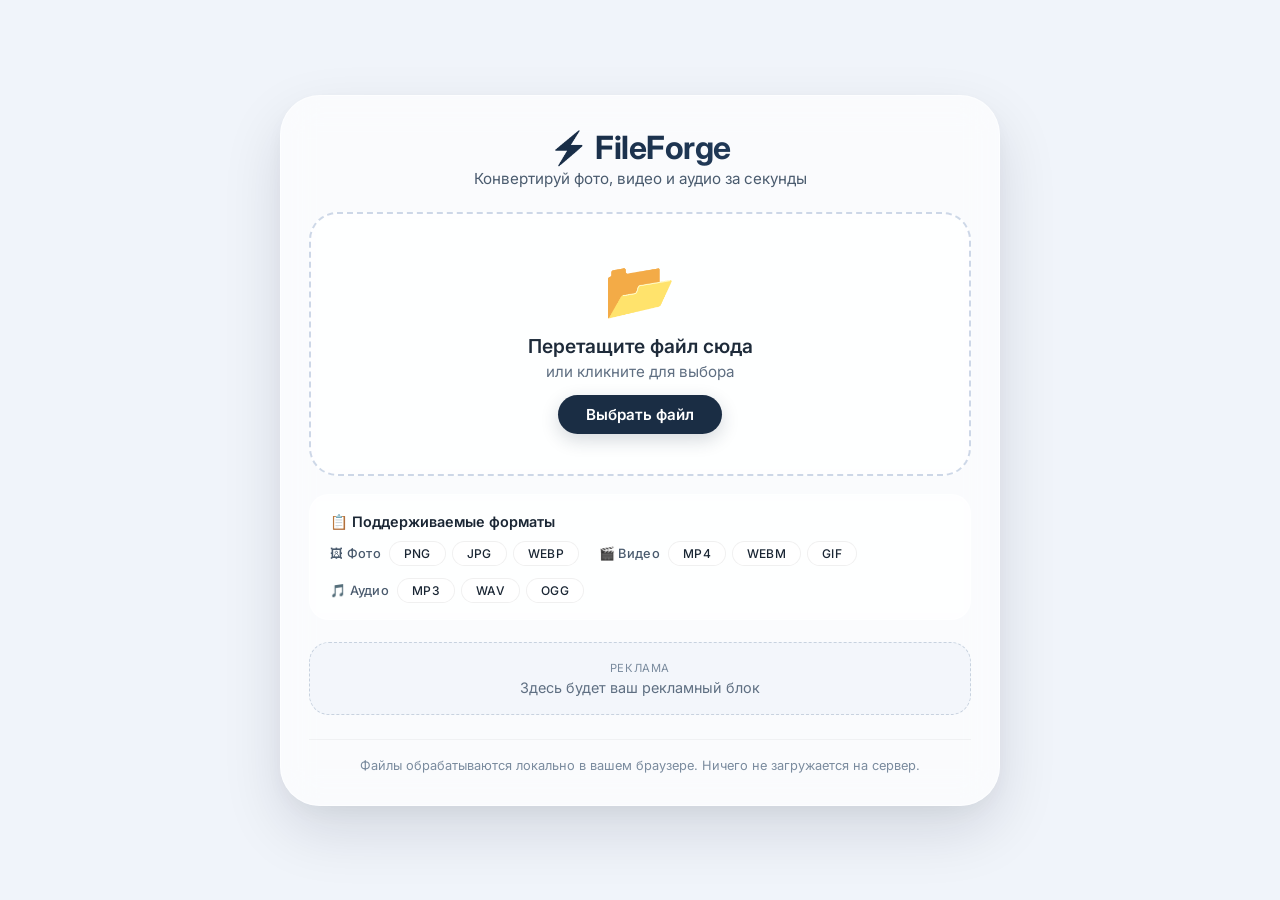
==== index.html @ 558a02a2 "added3" ====
<!DOCTYPE html>
<html lang="ru">
<head>
    <meta charset="UTF-8" />
    <meta name="viewport" content="width=device-width, initial-scale=1.0" />
    <title>FileForge — Конвертер файлов</title>
    <link rel="stylesheet" href="style.css" />
    <link rel="preconnect" href="https://fonts.googleapis.com" />
    <link href="https://fonts.googleapis.com/css2?family=Inter:opsz@14..32&display=swap" rel="stylesheet" />
</head>
<body>
    <div class="app">
        <header>
            <h1>⚡ FileForge</h1>
            <p class="subtitle">Конвертируй фото, видео и аудио за секунды</p>
        </header>

        <main class="container">
            <!-- Drop zone -->
            <div class="drop-zone" id="dropZone">
                <div class="drop-content">
                    <span class="icon-big">📂</span>
                    <h3>Перетащите файл сюда</h3>
                    <p>или кликните для выбора</p>
                    <input type="file" id="fileInput" accept=".png,.jpg,.jpeg,.webp,.mp4,.webm,.gif,.mp3,.wav,.ogg" hidden />
                    <button class="btn btn-primary" id="selectBtn">Выбрать файл</button>
                </div>
            </div>

            <!-- Supported formats -->
            <div class="formats-section">
                <div class="formats-header">
                    <span class="formats-title">📋 Поддерживаемые форматы</span>
                </div>
                <div class="formats-grid" id="formatsGrid">
                    <!-- Фото -->
                    <div class="format-category" data-category="image">
                        <div class="category-label">🖼 Фото</div>
                        <div class="format-chips">
                            <span class="chip" data-format="png">PNG</span>
                            <span class="chip" data-format="jpg">JPG</span>
                            <span class="chip" data-format="webp">WEBP</span>
                        </div>
                    </div>
                    <!-- Видео -->
                    <div class="format-category" data-category="video">
                        <div class="category-label">🎬 Видео</div>
                        <div class="format-chips">
                            <span class="chip" data-format="mp4">MP4</span>
                            <span class="chip" data-format="webm">WEBM</span>
                            <span class="chip" data-format="gif">GIF</span>
                        </div>
                    </div>
                    <!-- Аудио -->
                    <div class="format-category" data-category="audio">
                        <div class="category-label">🎵 Аудио</div>
                        <div class="format-chips">
                            <span class="chip" data-format="mp3">MP3</span>
                            <span class="chip" data-format="wav">WAV</span>
                            <span class="chip" data-format="ogg">OGG</span>
                        </div>
                    </div>
                </div>
            </div>

            <!-- Info & controls -->
            <div class="controls" id="controls" style="display: none">
                <div class="file-info">
                    <div class="file-meta">
                        <span class="file-name" id="fileName">file.png</span>
                        <span class="file-size" id="fileSize">0 KB</span>
                    </div>
                    <div class="format-row">
                        <div class="format-group">
                            <label>Текущий формат</label>
                            <span class="badge" id="currentFormat">PNG</span>
                        </div>
                        <div class="format-group">
                            <label>Конвертировать в</label>
                            <select id="targetFormat" class="select-clean"></select>
                        </div>
                    </div>
                    <!-- NEW: File name input -->
                    <div class="format-row" style="margin-top: 6px;">
                        <div class="format-group" style="width: 100%;">
                            <label>📝 Имя выходного файла</label>
                            <div class="filename-input-wrapper">
                                <input type="text" id="outputFileName" class="filename-input" placeholder="новое_имя" />
                                <span class="filename-ext" id="outputFileExt">.png</span>
                            </div>
                        </div>
                    </div>
                </div>

                <button class="btn btn-convert" id="convertBtn">🔄 Конвертировать</button>
            </div>

            <!-- Result -->
            <div class="result" id="result" style="display: none">
                <div class="result-card">
                    <div class="result-preview" id="resultPreview"></div>
                    <div class="result-actions">
                        <a class="btn btn-download" id="downloadBtn" download>⬇ Скачать</a>
                        <button class="btn btn-secondary" id="resetBtn">🔄 Конвертировать другой файл</button>
                    </div>
                </div>
            </div>

            <!-- Ad placeholder -->
            <div class="ad-placeholder">
                <div class="ad-badge">Реклама</div>
                <div class="ad-content">Здесь будет ваш рекламный блок</div>
            </div>
        </main>

        <footer>
            <p>Файлы обрабатываются локально в вашем браузере. Ничего не загружается на сервер.</p>
        </footer>
    </div>

    <script src="script.js"></script>
</body>
</html>
---- style.css ----
* {
    margin: 0;
    padding: 0;
    box-sizing: border-box;
}

body {
    font-family: 'Inter', -apple-system, BlinkMacSystemFont, sans-serif;
    background: #f0f4fa;
    min-height: 100vh;
    display: flex;
    justify-content: center;
    align-items: center;
    padding: 20px;
    color: #1a2634;
}

.app {
    max-width: 720px;
    width: 100%;
    background: rgba(255, 255, 255, 0.65);
    backdrop-filter: blur(18px);
    -webkit-backdrop-filter: blur(18px);
    border-radius: 40px;
    padding: 32px 28px;
    box-shadow: 0 25px 60px rgba(0, 20, 40, 0.12), 0 8px 24px rgba(0, 0, 0, 0.04);
    border: 1px solid rgba(255, 255, 255, 0.5);
    transition: 0.25s;
}

header {
    text-align: center;
    margin-bottom: 24px;
}

header h1 {
    font-size: 2rem;
    font-weight: 700;
    letter-spacing: -0.5px;
    background: linear-gradient(135deg, #0b1a2e, #2d4b6e);
    -webkit-background-clip: text;
    -webkit-text-fill-color: transparent;
}

.subtitle {
    color: #4a5b6e;
    font-size: 0.95rem;
    margin-top: 2px;
    font-weight: 400;
}

.container {
    display: flex;
    flex-direction: column;
    gap: 18px;
}

/* Drop Zone */
.drop-zone {
    border: 2px dashed rgba(60, 100, 160, 0.25);
    border-radius: 28px;
    background: rgba(255, 255, 255, 0.4);
    backdrop-filter: blur(4px);
    padding: 40px 24px;
    text-align: center;
    transition: 0.25s;
    cursor: pointer;
    position: relative;
}

.drop-zone:hover,
.drop-zone.dragover {
    border-color: #3b7bcf;
    background: rgba(59, 123, 207, 0.06);
    box-shadow: 0 0 0 6px rgba(59, 123, 207, 0.08);
}

.drop-content .icon-big {
    font-size: 3.6rem;
    display: block;
    margin-bottom: 10px;
}

.drop-content h3 {
    font-weight: 600;
    font-size: 1.2rem;
    color: #1e2b3a;
}

.drop-content p {
    color: #5f6f82;
    margin: 4px 0 14px;
    font-size: 0.95rem;
}

.btn {
    display: inline-block;
    padding: 10px 28px;
    border-radius: 60px;
    border: none;
    font-weight: 600;
    font-size: 0.95rem;
    background: #fff;
    color: #1a2634;
    box-shadow: 0 4px 12px rgba(0, 0, 0, 0.04);
    transition: 0.2s;
    cursor: pointer;
    text-decoration: none;
    font-family: inherit;
}

.btn-primary {
    background: #1a2d44;
    color: #fff;
    box-shadow: 0 6px 18px rgba(26, 45, 68, 0.18);
}

.btn-primary:hover {
    background: #0f1f30;
    transform: translateY(-2px);
    box-shadow: 0 10px 28px rgba(26, 45, 68, 0.22);
}

.btn-convert {
    background: linear-gradient(135deg, #2563eb, #3b82f6);
    color: #fff;
    font-size: 1.05rem;
    padding: 14px 32px;
    box-shadow: 0 8px 24px rgba(37, 99, 235, 0.25);
    width: 100%;
}

.btn-convert:hover {
    transform: translateY(-2px);
    box-shadow: 0 12px 32px rgba(37, 99, 235, 0.35);
}

.btn-download {
    background: #059669;
    color: #fff;
    padding: 12px 36px;
    font-size: 1rem;
    box-shadow: 0 6px 18px rgba(5, 150, 105, 0.25);
}

.btn-download:hover {
    background: #047857;
    transform: translateY(-2px);
}

.btn-secondary {
    background: #e9edf3;
    color: #1a2634;
}

.btn-secondary:hover {
    background: #d5dce6;
}

/* Formats Section */
.formats-section {
    background: rgba(255, 255, 255, 0.4);
    backdrop-filter: blur(4px);
    border-radius: 20px;
    padding: 16px 20px;
    border: 1px solid rgba(255, 255, 255, 0.5);
}

.formats-header {
    margin-bottom: 10px;
}

.formats-title {
    font-weight: 600;
    font-size: 0.9rem;
    color: #1a2634;
}

.formats-grid {
    display: flex;
    flex-wrap: wrap;
    gap: 12px 20px;
}

.format-category {
    display: flex;
    align-items: center;
    gap: 8px;
    flex-wrap: wrap;
}

.category-label {
    font-size: 0.8rem;
    font-weight: 500;
    color: #4a5b6e;
    letter-spacing: 0.3px;
}

.format-chips {
    display: flex;
    gap: 6px;
    flex-wrap: wrap;
}

.chip {
    display: inline-block;
    padding: 4px 14px;
    border-radius: 40px;
    background: rgba(255, 255, 255, 0.8);
    border: 1px solid rgba(0, 0, 0, 0.06);
    font-size: 0.75rem;
    font-weight: 500;
    color: #1a2634;
    transition: 0.2s;
    letter-spacing: 0.3px;
    text-transform: uppercase;
}

.chip.active {
    background: #2563eb;
    color: #fff;
    border-color: #2563eb;
    box-shadow: 0 4px 12px rgba(37, 99, 235, 0.2);
}

.chip.inactive {
    opacity: 0.35;
    filter: grayscale(0.6);
}

/* Controls */
.controls {
    background: rgba(255, 255, 255, 0.5);
    backdrop-filter: blur(4px);
    border-radius: 24px;
    padding: 20px 24px;
    border: 1px solid rgba(255, 255, 255, 0.6);
}

.file-info {
    display: flex;
    flex-direction: column;
    gap: 14px;
    margin-bottom: 18px;
}

.file-meta {
    display: flex;
    justify-content: space-between;
    align-items: center;
    flex-wrap: wrap;
}

.file-name {
    font-weight: 600;
    font-size: 1.05rem;
    word-break: break-all;
}

.file-size {
    color: #5f6f82;
    font-size: 0.9rem;
}

.format-row {
    display: flex;
    flex-wrap: wrap;
    align-items: center;
    gap: 20px 32px;
}

.format-group {
    display: flex;
    align-items: center;
    gap: 10px;
    flex-wrap: wrap;
}

.format-group label {
    font-size: 0.85rem;
    font-weight: 500;
    color: #4a5b6e;
    letter-spacing: 0.3px;
    text-transform: uppercase;
}

.badge {
    background: #1a2d44;
    color: #fff;
    padding: 4px 14px;
    border-radius: 40px;
    font-weight: 600;
    font-size: 0.85rem;
    text-transform: uppercase;
    letter-spacing: 0.3px;
}

.select-clean {
    background: #fff;
    border: 1px solid #d0d8e2;
    padding: 6px 14px;
    border-radius: 40px;
    font-weight: 500;
    font-size: 0.9rem;
    color: #1a2634;
    cursor: pointer;
    outline: none;
    transition: 0.2s;
    font-family: inherit;
}

.select-clean:hover,
.select-clean:focus {
    border-color: #2563eb;
    box-shadow: 0 0 0 3px rgba(37, 99, 235, 0.1);
}

/* Result */
.result {
    animation: fadeUp 0.35s ease;
}

.result-card {
    background: rgba(255, 255, 255, 0.5);
    backdrop-filter: blur(4px);
    border-radius: 24px;
    padding: 20px 24px 28px;
    text-align: center;
    border: 1px solid rgba(255, 255, 255, 0.6);
}

.result-preview {
    margin-bottom: 20px;
}

.result-preview img,
.result-preview video,
.result-preview audio {
    max-width: 100%;
    max-height: 300px;
    border-radius: 16px;
    box-shadow: 0 8px 24px rgba(0, 0, 0, 0.06);
    background: #f0f4fa;
}

.result-preview audio {
    width: 100%;
}

.result-actions {
    display: flex;
    flex-wrap: wrap;
    justify-content: center;
    gap: 14px;
}

/* Ad placeholder */
.ad-placeholder {
    background: rgba(240, 244, 250, 0.7);
    border-radius: 20px;
    padding: 18px;
    text-align: center;
    border: 1px dashed #c8d2df;
    margin-top: 4px;
}

.ad-badge {
    font-size: 0.7rem;
    text-transform: uppercase;
    letter-spacing: 0.6px;
    color: #7a8b9e;
    margin-bottom: 4px;
}

.ad-content {
    color: #5f6f82;
    font-size: 0.9rem;
}

/* Footer */
footer {
    margin-top: 24px;
    text-align: center;
    font-size: 0.8rem;
    color: #7a8b9e;
    border-top: 1px solid rgba(0, 0, 0, 0.04);
    padding-top: 18px;
}

/* Animations */
@keyframes fadeUp {
    0% {
        opacity: 0;
        transform: translateY(14px);
    }
    100% {
        opacity: 1;
        transform: translateY(0);
    }
}

/* Responsive */
@media (max-width: 500px) {
    .app {
        padding: 18px 16px;
        border-radius: 28px;
    }
    header h1 {
        font-size: 1.6rem;
    }
    .format-row {
        flex-direction: column;
        align-items: flex-start;
        gap: 10px;
    }
    .result-actions {
        flex-direction: column;
    }
    .btn-download,
    .btn-secondary {
        width: 100%;
        text-align: center;
    }
    .formats-grid {
        flex-direction: column;
        gap: 8px;
    }
}

/* Filename input */
.filename-input-wrapper {
    display: flex;
    align-items: center;
    gap: 0;
    background: #fff;
    border: 1px solid #d0d8e2;
    border-radius: 40px;
    overflow: hidden;
    transition: 0.2s;
    flex: 1;
    min-width: 140px;
}

.filename-input-wrapper:focus-within {
    border-color: #2563eb;
    box-shadow: 0 0 0 3px rgba(37, 99, 235, 0.1);
}

.filename-input {
    flex: 1;
    border: none;
    padding: 8px 12px 8px 16px;
    font-size: 0.9rem;
    font-family: inherit;
    color: #1a2634;
    background: transparent;
    outline: none;
    min-width: 80px;
}

.filename-input::placeholder {
    color: #a0b0c2;
    font-weight: 400;
}

.filename-ext {
    padding: 8px 16px 8px 4px;
    font-size: 0.9rem;
    font-weight: 500;
    color: #4a5b6e;
    background: transparent;
    white-space: nowrap;
    user-select: none;
}
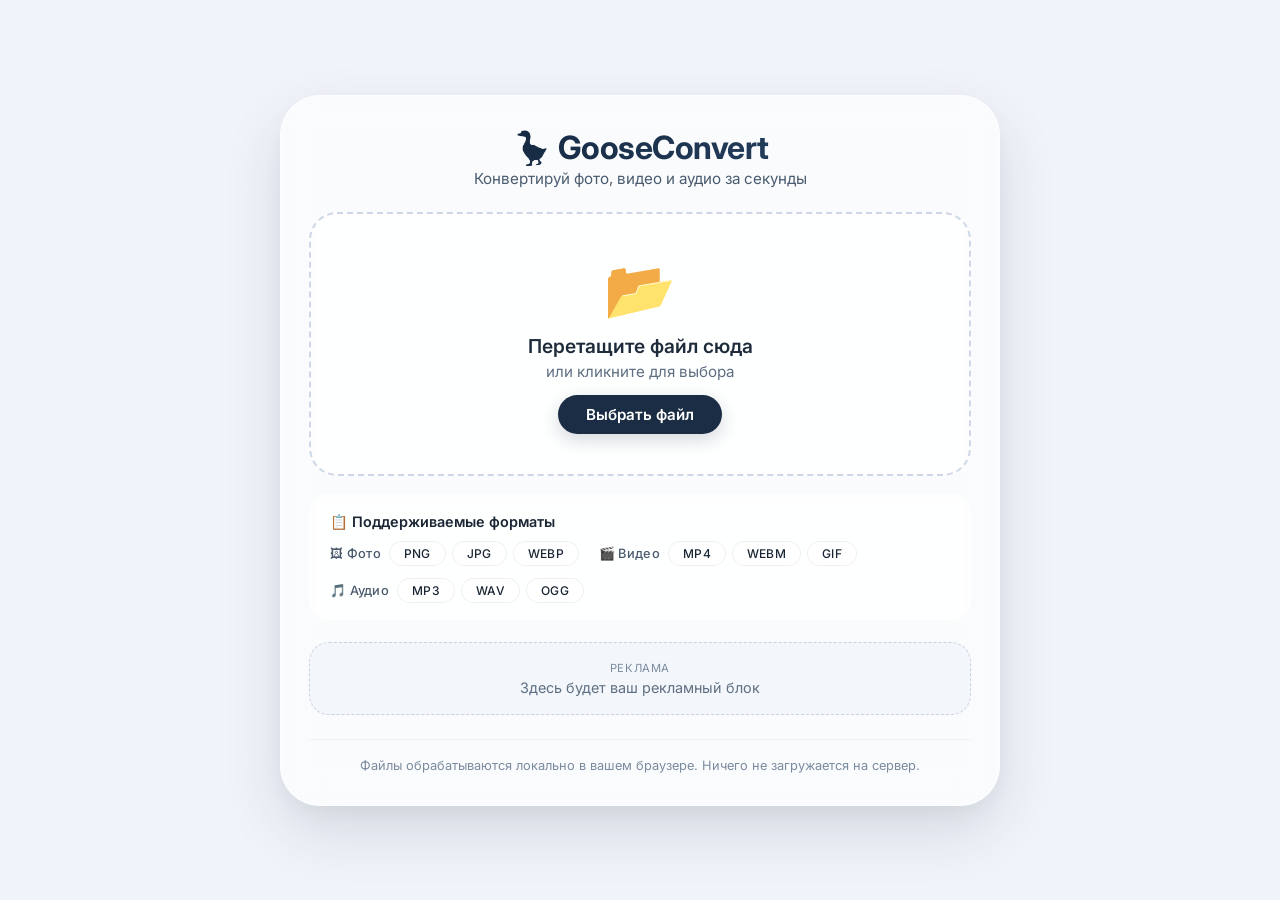
==== commit dbe47a96: "added3" ====
--- a/index.html
+++ b/index.html
@@ -3,7 +3,7 @@
 <head>
     <meta charset="UTF-8" />
     <meta name="viewport" content="width=device-width, initial-scale=1.0" />
-    <title>FileForge — Конвертер файлов</title>
+    <title>GooseConvert — Конвертер файлов</title>
     <link rel="stylesheet" href="style.css" />
     <link rel="preconnect" href="https://fonts.googleapis.com" />
     <link href="https://fonts.googleapis.com/css2?family=Inter:opsz@14..32&display=swap" rel="stylesheet" />
@@ -11,7 +11,7 @@
 <body>
     <div class="app">
         <header>
-            <h1>⚡ FileForge</h1>
+            <h1>🪿 GooseConvert</h1>
             <p class="subtitle">Конвертируй фото, видео и аудио за секунды</p>
         </header>
 
@@ -80,7 +80,7 @@
                             <select id="targetFormat" class="select-clean"></select>
                         </div>
                     </div>
-                    <!-- NEW: File name input -->
+                    <!-- Filename input -->
                     <div class="format-row" style="margin-top: 6px;">
                         <div class="format-group" style="width: 100%;">
                             <label>📝 Имя выходного файла</label>
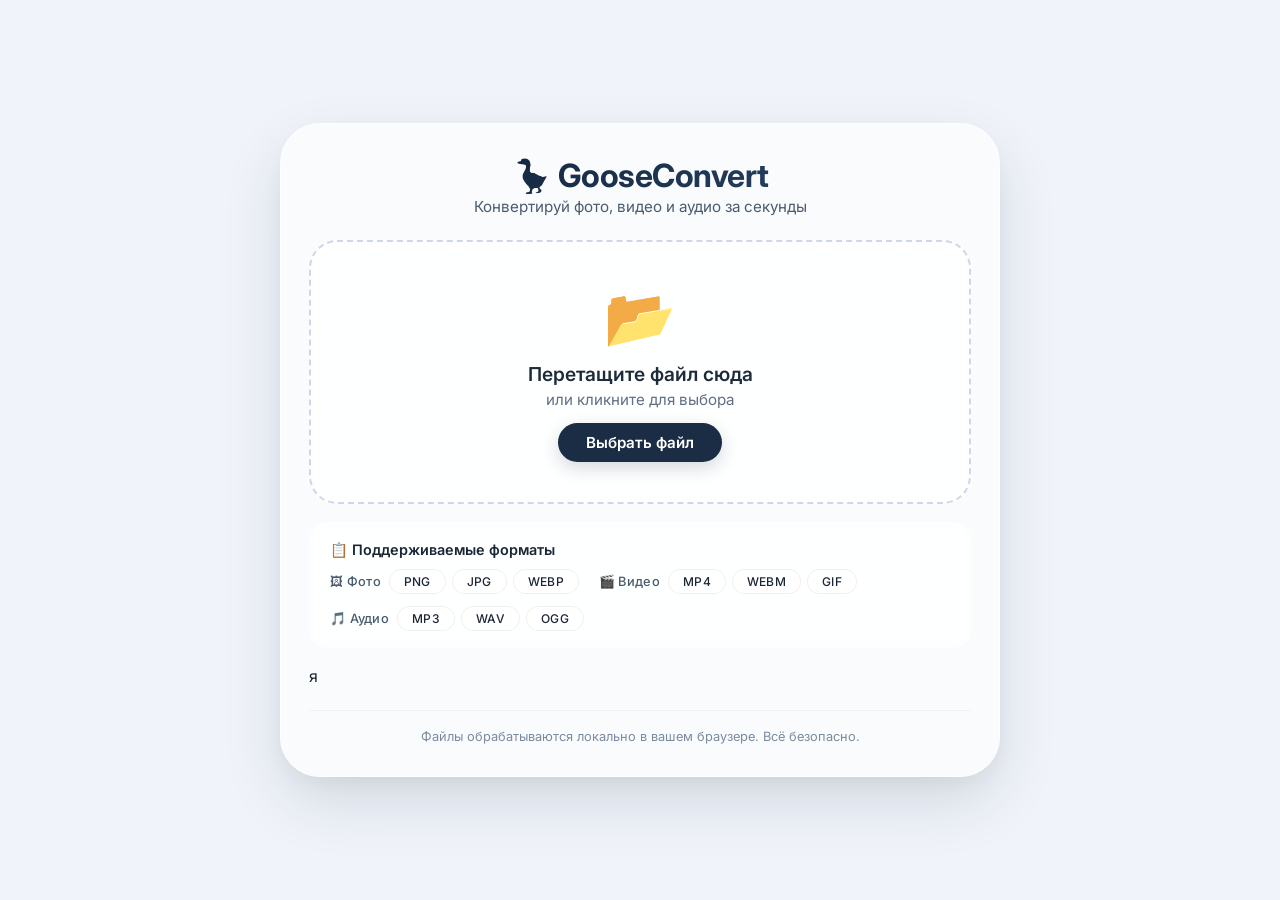
==== commit 4f575784: "added5" ====
--- a/index.html
+++ b/index.html
@@ -107,14 +107,13 @@
             </div>
 
             <!-- Ad placeholder -->
-            <div class="ad-placeholder">
-                <div class="ad-badge">Реклама</div>
-                <div class="ad-content">Здесь будет ваш рекламный блок</div>
-            </div>
+            <!-- Yandex Autoplacement 19808301 -->
+            <script src="https://yandex.ru/ads/system/context.js" async></script>
+            <script data-page-id="19808301" src="https://yandex.ru/ads/system/ap-loader.js" async></script>я
         </main>
 
         <footer>
-            <p>Файлы обрабатываются локально в вашем браузере. Ничего не загружается на сервер.</p>
+            <p>Файлы обрабатываются локально в вашем браузере. Всё безопасно.</p>
         </footer>
     </div>
 
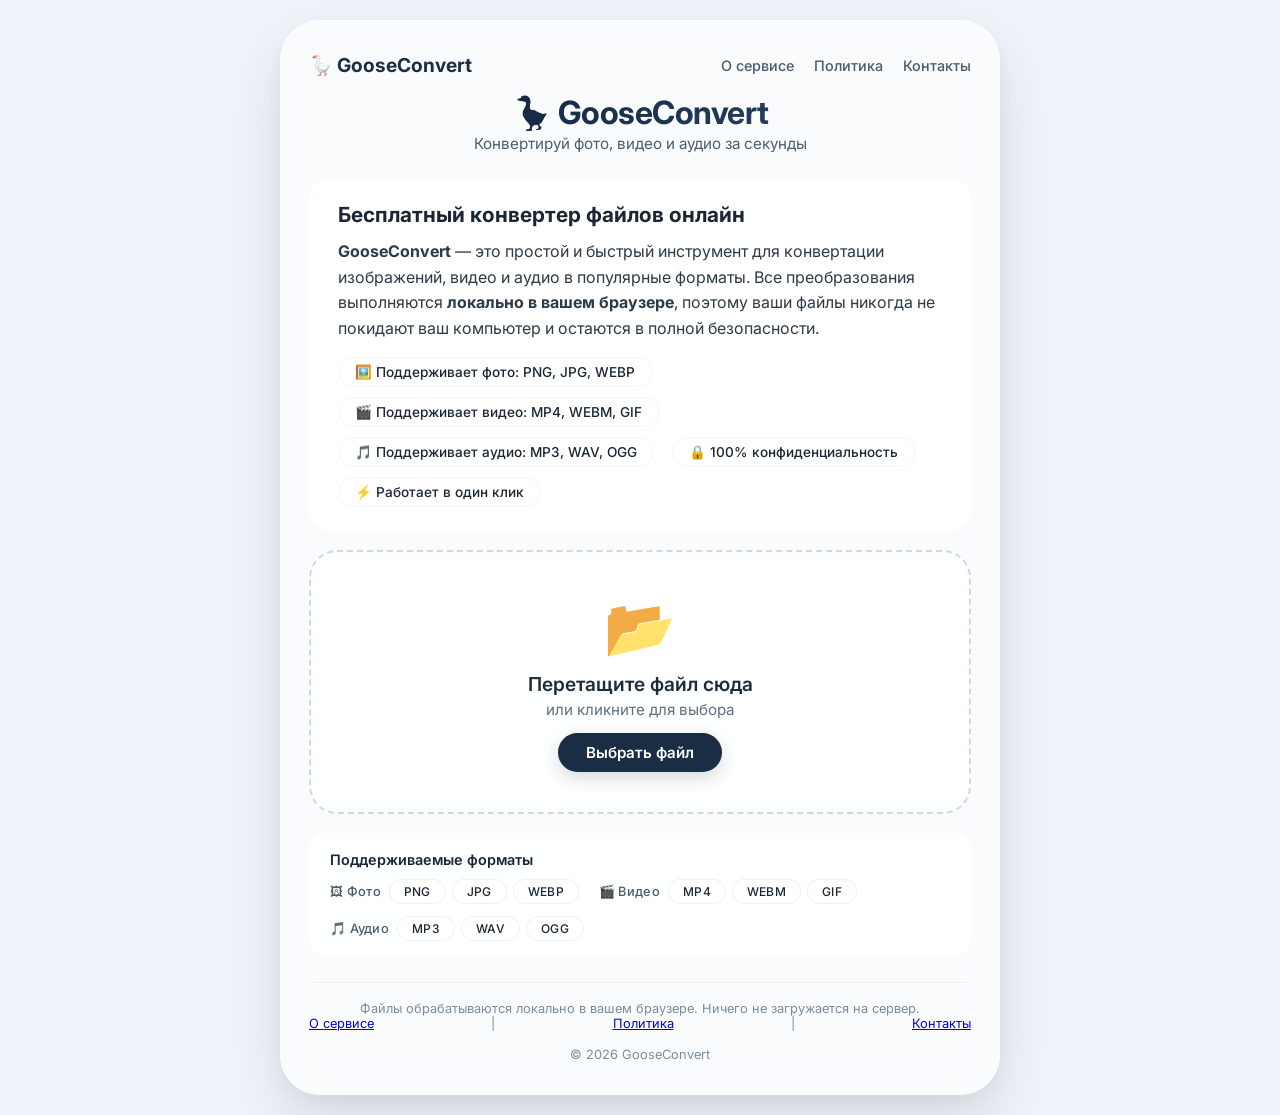
==== commit b946c4ea: "added6" ====
--- a/index.html
+++ b/index.html
@@ -3,7 +3,7 @@
 <head>
     <meta charset="UTF-8" />
     <meta name="viewport" content="width=device-width, initial-scale=1.0" />
-    <title>GooseConvert — Конвертер файлов</title>
+    <title>GooseConvert — Конвертер файлов онлайн</title>
     <link rel="stylesheet" href="style.css" />
     <link rel="preconnect" href="https://fonts.googleapis.com" />
     <link href="https://fonts.googleapis.com/css2?family=Inter:opsz@14..32&display=swap" rel="stylesheet" />
@@ -11,11 +11,36 @@
 <body>
     <div class="app">
         <header>
+            <nav>
+                <a href="/" class="nav-brand">🪿 GooseConvert</a>
+                <ul class="nav-menu">
+                    <li><a href="/about.html">О сервисе</a></li>
+                    <li><a href="/privacy.html">Политика</a></li>
+                    <li><a href="/contact.html">Контакты</a></li>
+                </ul>
+            </nav>
             <h1>🪿 GooseConvert</h1>
             <p class="subtitle">Конвертируй фото, видео и аудио за секунды</p>
         </header>
 
         <main class="container">
+            <!-- Информационный блок -->
+            <section class="info-section">
+                <h2>Бесплатный конвертер файлов онлайн</h2>
+                <p>
+                    <strong>GooseConvert</strong> — это простой и быстрый инструмент для конвертации изображений, 
+                    видео и аудио в популярные форматы. Все преобразования выполняются <strong>локально в вашем браузере</strong>, 
+                    поэтому ваши файлы никогда не покидают ваш компьютер и остаются в полной безопасности.
+                </p>
+                <div class="features">
+                    <span class="feature">🖼️ Поддерживает фото: PNG, JPG, WEBP</span>
+                    <span class="feature">🎬 Поддерживает видео: MP4, WEBM, GIF</span>
+                    <span class="feature">🎵 Поддерживает аудио: MP3, WAV, OGG</span>
+                    <span class="feature">🔒 100% конфиденциальность</span>
+                    <span class="feature">⚡ Работает в один клик</span>
+                </div>
+            </section>
+
             <!-- Drop zone -->
             <div class="drop-zone" id="dropZone">
                 <div class="drop-content">
@@ -30,7 +55,7 @@
             <!-- Supported formats -->
             <div class="formats-section">
                 <div class="formats-header">
-                    <span class="formats-title">📋 Поддерживаемые форматы</span>
+                    <span class="formats-title">Поддерживаемые форматы</span>
                 </div>
                 <div class="formats-grid" id="formatsGrid">
                     <!-- Фото -->
@@ -106,14 +131,19 @@
                 </div>
             </div>
 
-            <!-- Ad placeholder -->
             <!-- Yandex Autoplacement 19808301 -->
             <script src="https://yandex.ru/ads/system/context.js" async></script>
-            <script data-page-id="19808301" src="https://yandex.ru/ads/system/ap-loader.js" async></script>я
+            <script data-page-id="19808301" src="https://yandex.ru/ads/system/ap-loader.js" async></script>
         </main>
 
         <footer>
-            <p>Файлы обрабатываются локально в вашем браузере. Всё безопасно.</p>
+            <p>Файлы обрабатываются локально в вашем браузере. Ничего не загружается на сервер.</p>
+            <nav>
+                <a href="/about.html">О сервисе</a> | 
+                <a href="/privacy.html">Политика</a> | 
+                <a href="/contact.html">Контакты</a>
+            </nav>
+            <p>&copy; 2026 GooseConvert</p>
         </footer>
     </div>
 
--- a/style.css
+++ b/style.css
@@ -471,4 +471,169 @@
     background: transparent;
     white-space: nowrap;
     user-select: none;
+}
+
+/* ===== НАВИГАЦИЯ ===== */
+nav {
+    display: flex;
+    justify-content: space-between;
+    align-items: center;
+    flex-wrap: wrap;
+    gap: 12px 20px;
+    margin-bottom: 16px;
+}
+
+.nav-brand {
+    font-weight: 700;
+    font-size: 1.2rem;
+    color: #1a2d44;
+    text-decoration: none;
+    transition: color 0.2s;
+}
+
+.nav-brand:hover {
+    color: #2563eb;
+}
+
+.nav-menu {
+    display: flex;
+    gap: 20px;
+    list-style: none;
+    margin: 0;
+    padding: 0;
+    flex-wrap: wrap;
+}
+
+.nav-menu a {
+    color: #4a5b6e;
+    text-decoration: none;
+    font-size: 0.9rem;
+    font-weight: 500;
+    transition: color 0.2s;
+}
+
+.nav-menu a:hover {
+    color: #2563eb;
+}
+
+/* ===== ИНФОРМАЦИОННЫЙ БЛОК НА ГЛАВНОЙ ===== */
+.info-section {
+    background: rgba(255, 255, 255, 0.5);
+    backdrop-filter: blur(4px);
+    border-radius: 24px;
+    padding: 24px 28px;
+    border: 1px solid rgba(255, 255, 255, 0.6);
+}
+
+.info-section h2 {
+    font-size: 1.3rem;
+    margin-bottom: 12px;
+    color: #1a2634;
+}
+
+.info-section p {
+    color: #2d3a48;
+    line-height: 1.6;
+    margin-bottom: 16px;
+}
+
+.features {
+    display: flex;
+    flex-wrap: wrap;
+    gap: 10px 18px;
+}
+
+.feature {
+    background: rgba(255, 255, 255, 0.7);
+    padding: 6px 16px;
+    border-radius: 40px;
+    font-size: 0.85rem;
+    font-weight: 500;
+    color: #1a2634;
+    border: 1px solid rgba(0, 0, 0, 0.04);
+}
+
+/* ===== СТРАНИЦЫ "О НАС", "ПОЛИТИКА" и "КОНТАКТЫ" ===== */
+.info-page {
+    gap: 12px;
+}
+
+.info-page section {
+    background: rgba(255, 255, 255, 0.3);
+    backdrop-filter: blur(2px);
+    border-radius: 20px;
+    padding: 20px 24px;
+    border: 1px solid rgba(255, 255, 255, 0.5);
+}
+
+.info-page h2 {
+    font-size: 1.2rem;
+    color: #1a2634;
+    margin-bottom: 12px;
+}
+
+.info-page p {
+    color: #2d3a48;
+    line-height: 1.6;
+    margin-bottom: 10px;
+}
+
+.info-page ul,
+.info-page ol {
+    padding-left: 24px;
+    color: #2d3a48;
+    line-height: 1.8;
+}
+
+.info-page ol li,
+.info-page ul li {
+    margin-bottom: 6px;
+}
+
+.contact-info {
+    background: rgba(255, 255, 255, 0.5);
+    border-radius: 16px;
+    padding: 16px 20px;
+    margin: 16px 0;
+}
+
+.contact-info a {
+    color: #2563eb;
+    text-decoration: none;
+    font-weight: 500;
+}
+
+.contact-info a:hover {
+    text-decoration: underline;
+}
+
+/* ===== АДАПТИВ ДЛЯ МЕНЮ ===== */
+@media (max-width: 500px) {
+    nav {
+        flex-direction: column;
+        align-items: flex-start;
+        gap: 8px;
+    }
+    .nav-menu {
+        gap: 12px;
+    }
+    .nav-menu a {
+        font-size: 0.8rem;
+    }
+    .info-section {
+        padding: 16px 16px;
+    }
+    .info-section h2 {
+        font-size: 1.1rem;
+    }
+    .features {
+        gap: 6px 10px;
+    }
+    .feature {
+        font-size: 0.75rem;
+        padding: 4px 12px;
+    }
+    .info-page section {
+        padding: 14px 16px;
+    }
 }
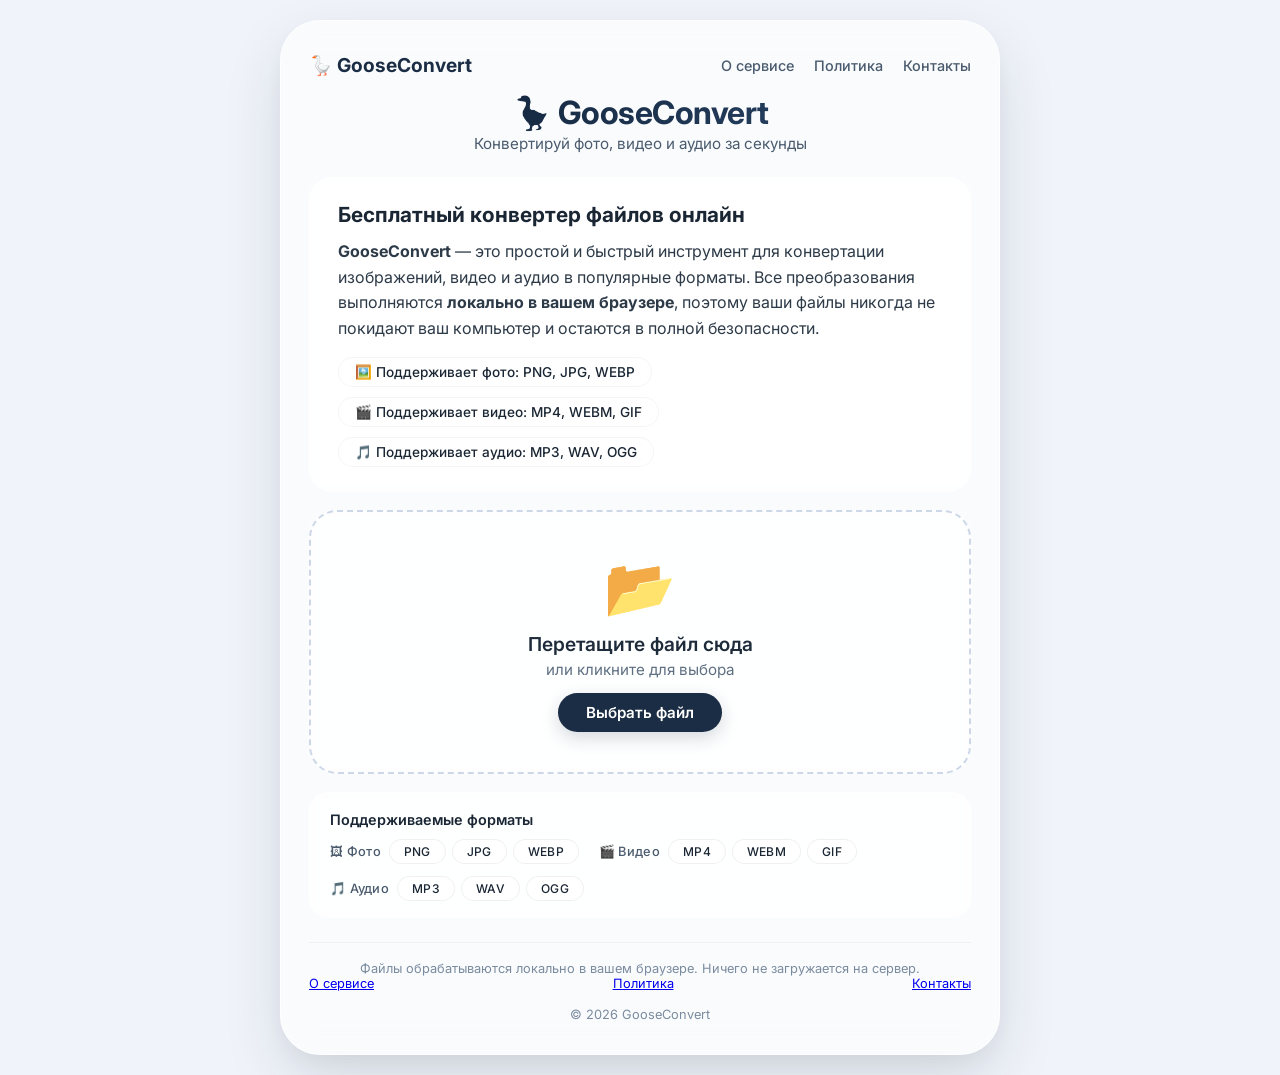
==== commit 6e74de14: "added7" ====
--- a/index.html
+++ b/index.html
@@ -36,8 +36,6 @@
                     <span class="feature">🖼️ Поддерживает фото: PNG, JPG, WEBP</span>
                     <span class="feature">🎬 Поддерживает видео: MP4, WEBM, GIF</span>
                     <span class="feature">🎵 Поддерживает аудио: MP3, WAV, OGG</span>
-                    <span class="feature">🔒 100% конфиденциальность</span>
-                    <span class="feature">⚡ Работает в один клик</span>
                 </div>
             </section>
 
@@ -139,8 +137,8 @@
         <footer>
             <p>Файлы обрабатываются локально в вашем браузере. Ничего не загружается на сервер.</p>
             <nav>
-                <a href="/about.html">О сервисе</a> | 
-                <a href="/privacy.html">Политика</a> | 
+                <a href="/about.html">О сервисе</a> 
+                <a href="/privacy.html">Политика</a> 
                 <a href="/contact.html">Контакты</a>
             </nav>
             <p>&copy; 2026 GooseConvert</p>
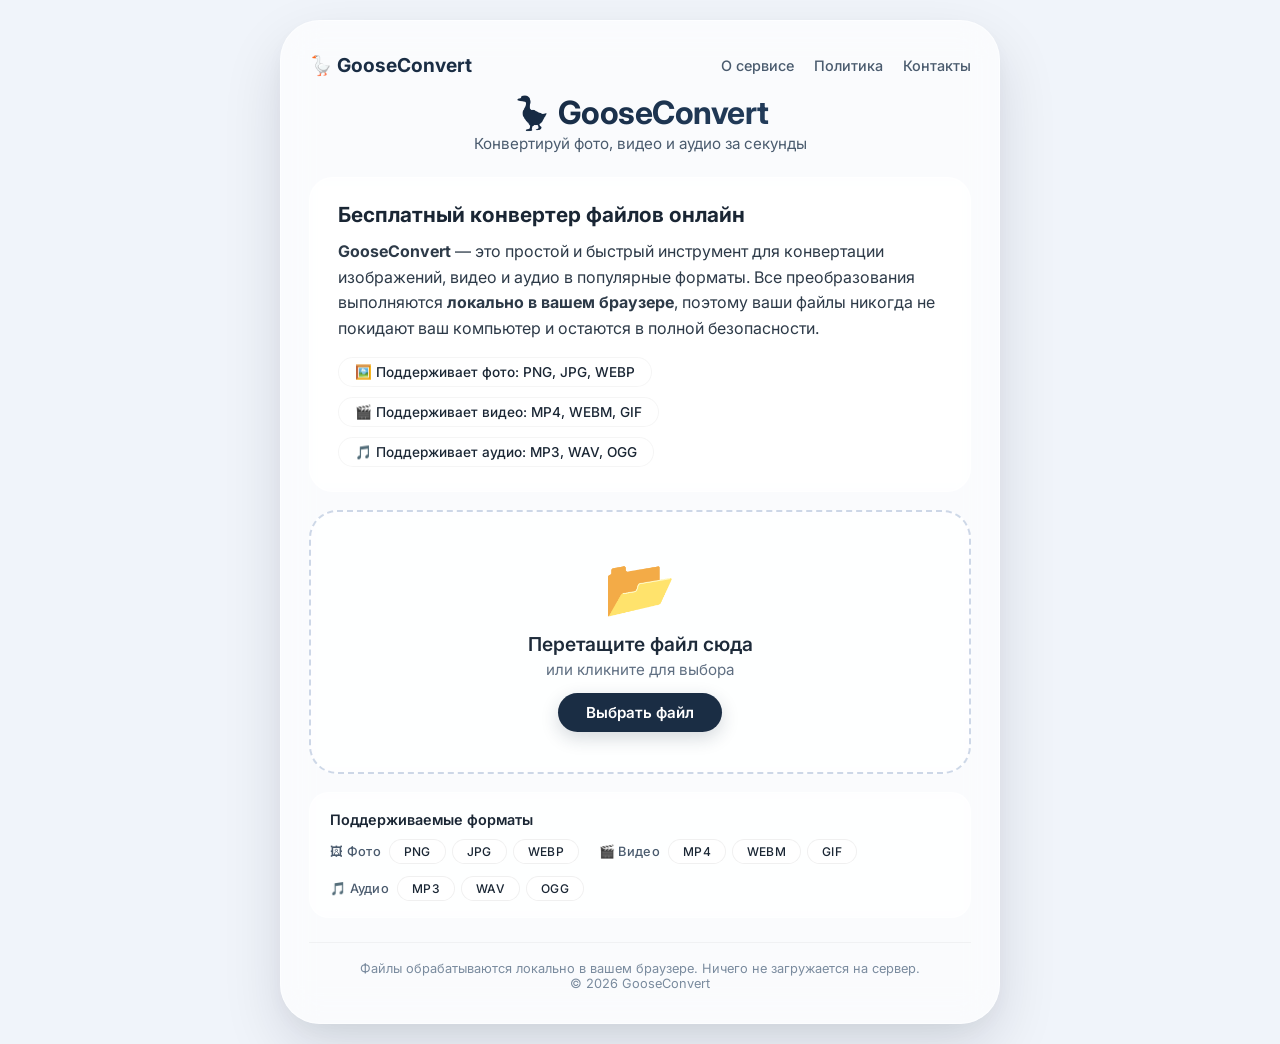
==== commit beb978be: "added8" ====
--- a/index.html
+++ b/index.html
@@ -136,11 +136,7 @@
 
         <footer>
             <p>Файлы обрабатываются локально в вашем браузере. Ничего не загружается на сервер.</p>
-            <nav>
-                <a href="/about.html">О сервисе</a> 
-                <a href="/privacy.html">Политика</a> 
-                <a href="/contact.html">Контакты</a>
-            </nav>
+    
             <p>&copy; 2026 GooseConvert</p>
         </footer>
     </div>
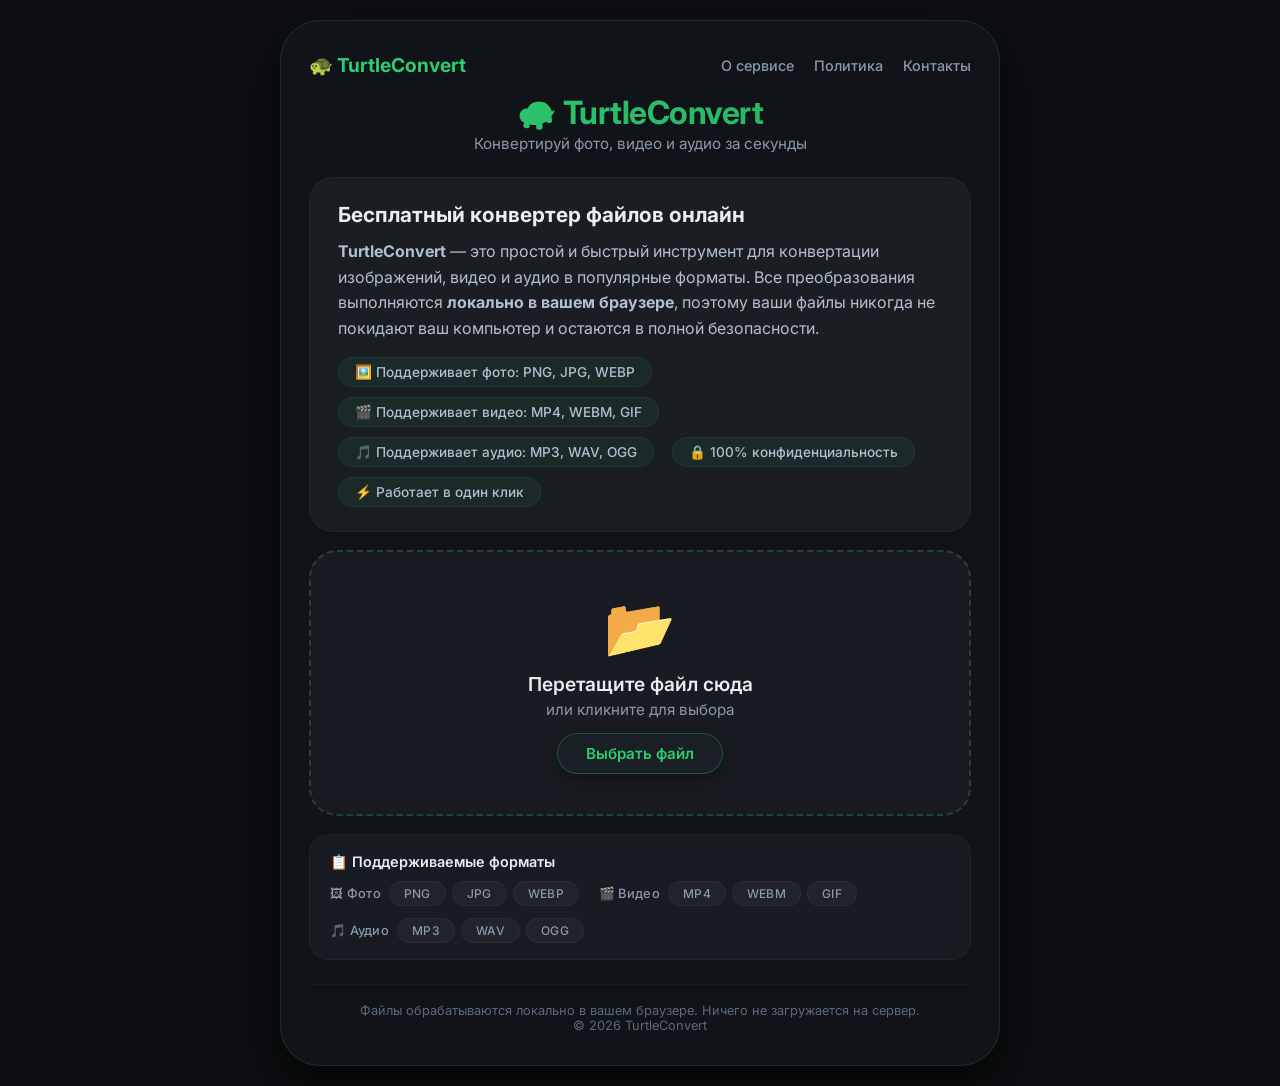
==== commit 616a3d12: "TURTTLE" ====
--- a/index.html
+++ b/index.html
@@ -3,7 +3,7 @@
 <head>
     <meta charset="UTF-8" />
     <meta name="viewport" content="width=device-width, initial-scale=1.0" />
-    <title>GooseConvert — Конвертер файлов онлайн</title>
+    <title>TurtleConvert — Конвертер файлов онлайн</title>
     <link rel="stylesheet" href="style.css" />
     <link rel="preconnect" href="https://fonts.googleapis.com" />
     <link href="https://fonts.googleapis.com/css2?family=Inter:opsz@14..32&display=swap" rel="stylesheet" />
@@ -12,14 +12,14 @@
     <div class="app">
         <header>
             <nav>
-                <a href="/" class="nav-brand">🪿 GooseConvert</a>
+                <a href="/" class="nav-brand">🐢 TurtleConvert</a>
                 <ul class="nav-menu">
                     <li><a href="/about.html">О сервисе</a></li>
                     <li><a href="/privacy.html">Политика</a></li>
                     <li><a href="/contact.html">Контакты</a></li>
                 </ul>
             </nav>
-            <h1>🪿 GooseConvert</h1>
+            <h1>🐢 TurtleConvert</h1>
             <p class="subtitle">Конвертируй фото, видео и аудио за секунды</p>
         </header>
 
@@ -28,7 +28,7 @@
             <section class="info-section">
                 <h2>Бесплатный конвертер файлов онлайн</h2>
                 <p>
-                    <strong>GooseConvert</strong> — это простой и быстрый инструмент для конвертации изображений, 
+                    <strong>TurtleConvert</strong> — это простой и быстрый инструмент для конвертации изображений, 
                     видео и аудио в популярные форматы. Все преобразования выполняются <strong>локально в вашем браузере</strong>, 
                     поэтому ваши файлы никогда не покидают ваш компьютер и остаются в полной безопасности.
                 </p>
@@ -36,6 +36,8 @@
                     <span class="feature">🖼️ Поддерживает фото: PNG, JPG, WEBP</span>
                     <span class="feature">🎬 Поддерживает видео: MP4, WEBM, GIF</span>
                     <span class="feature">🎵 Поддерживает аудио: MP3, WAV, OGG</span>
+                    <span class="feature">🔒 100% конфиденциальность</span>
+                    <span class="feature">⚡ Работает в один клик</span>
                 </div>
             </section>
 
@@ -53,7 +55,7 @@
             <!-- Supported formats -->
             <div class="formats-section">
                 <div class="formats-header">
-                    <span class="formats-title">Поддерживаемые форматы</span>
+                    <span class="formats-title">📋 Поддерживаемые форматы</span>
                 </div>
                 <div class="formats-grid" id="formatsGrid">
                     <!-- Фото -->
@@ -136,8 +138,8 @@
 
         <footer>
             <p>Файлы обрабатываются локально в вашем браузере. Ничего не загружается на сервер.</p>
-    
-            <p>&copy; 2026 GooseConvert</p>
+            
+            <p>&copy; 2026 TurtleConvert</p>
         </footer>
     </div>
 
--- a/style.css
+++ b/style.css
@@ -6,28 +6,29 @@
 
 body {
     font-family: 'Inter', -apple-system, BlinkMacSystemFont, sans-serif;
-    background: #f0f4fa;
+    background: #0d0f12;
     min-height: 100vh;
     display: flex;
     justify-content: center;
     align-items: center;
     padding: 20px;
-    color: #1a2634;
+    color: #e8edf2;
 }
 
 .app {
     max-width: 720px;
     width: 100%;
-    background: rgba(255, 255, 255, 0.65);
+    background: rgba(18, 22, 28, 0.85);
     backdrop-filter: blur(18px);
     -webkit-backdrop-filter: blur(18px);
     border-radius: 40px;
     padding: 32px 28px;
-    box-shadow: 0 25px 60px rgba(0, 20, 40, 0.12), 0 8px 24px rgba(0, 0, 0, 0.04);
-    border: 1px solid rgba(255, 255, 255, 0.5);
+    box-shadow: 0 25px 60px rgba(0, 0, 0, 0.6), 0 8px 24px rgba(0, 0, 0, 0.3);
+    border: 1px solid rgba(46, 204, 113, 0.15);
     transition: 0.25s;
 }
 
+/* ===== HEADER ===== */
 header {
     text-align: center;
     margin-bottom: 24px;
@@ -37,29 +38,110 @@
     font-size: 2rem;
     font-weight: 700;
     letter-spacing: -0.5px;
-    background: linear-gradient(135deg, #0b1a2e, #2d4b6e);
+    background: linear-gradient(135deg, #2ecc71, #27ae60);
     -webkit-background-clip: text;
     -webkit-text-fill-color: transparent;
 }
 
 .subtitle {
-    color: #4a5b6e;
+    color: #8899aa;
     font-size: 0.95rem;
     margin-top: 2px;
     font-weight: 400;
 }
 
+/* ===== НАВИГАЦИЯ ===== */
+nav {
+    display: flex;
+    justify-content: space-between;
+    align-items: center;
+    flex-wrap: wrap;
+    gap: 12px 20px;
+    margin-bottom: 16px;
+}
+
+.nav-brand {
+    font-weight: 700;
+    font-size: 1.2rem;
+    color: #2ecc71;
+    text-decoration: none;
+    transition: color 0.2s;
+}
+
+.nav-brand:hover {
+    color: #27ae60;
+}
+
+.nav-menu {
+    display: flex;
+    gap: 20px;
+    list-style: none;
+    margin: 0;
+    padding: 0;
+    flex-wrap: wrap;
+}
+
+.nav-menu a {
+    color: #8899aa;
+    text-decoration: none;
+    font-size: 0.9rem;
+    font-weight: 500;
+    transition: color 0.2s;
+}
+
+.nav-menu a:hover {
+    color: #2ecc71;
+}
+
+/* ===== ОБЩИЕ КОНТЕЙНЕРЫ ===== */
 .container {
     display: flex;
     flex-direction: column;
     gap: 18px;
 }
 
-/* Drop Zone */
+/* ===== ИНФОРМАЦИОННЫЙ БЛОК ===== */
+.info-section {
+    background: rgba(255, 255, 255, 0.04);
+    backdrop-filter: blur(4px);
+    border-radius: 24px;
+    padding: 24px 28px;
+    border: 1px solid rgba(46, 204, 113, 0.08);
+}
+
+.info-section h2 {
+    font-size: 1.3rem;
+    margin-bottom: 12px;
+    color: #e8edf2;
+}
+
+.info-section p {
+    color: #b0c0d0;
+    line-height: 1.6;
+    margin-bottom: 16px;
+}
+
+.features {
+    display: flex;
+    flex-wrap: wrap;
+    gap: 10px 18px;
+}
+
+.feature {
+    background: rgba(46, 204, 113, 0.08);
+    padding: 6px 16px;
+    border-radius: 40px;
+    font-size: 0.85rem;
+    font-weight: 500;
+    color: #b0c0d0;
+    border: 1px solid rgba(46, 204, 113, 0.1);
+}
+
+/* ===== DROP ZONE ===== */
 .drop-zone {
-    border: 2px dashed rgba(60, 100, 160, 0.25);
+    border: 2px dashed rgba(46, 204, 113, 0.25);
     border-radius: 28px;
-    background: rgba(255, 255, 255, 0.4);
+    background: rgba(255, 255, 255, 0.03);
     backdrop-filter: blur(4px);
     padding: 40px 24px;
     text-align: center;
@@ -70,9 +152,9 @@
 
 .drop-zone:hover,
 .drop-zone.dragover {
-    border-color: #3b7bcf;
-    background: rgba(59, 123, 207, 0.06);
-    box-shadow: 0 0 0 6px rgba(59, 123, 207, 0.08);
+    border-color: #2ecc71;
+    background: rgba(46, 204, 113, 0.06);
+    box-shadow: 0 0 0 6px rgba(46, 204, 113, 0.05);
 }
 
 .drop-content .icon-big {
@@ -84,15 +166,16 @@
 .drop-content h3 {
     font-weight: 600;
     font-size: 1.2rem;
-    color: #1e2b3a;
+    color: #e8edf2;
 }
 
 .drop-content p {
-    color: #5f6f82;
+    color: #8899aa;
     margin: 4px 0 14px;
     font-size: 0.95rem;
 }
 
+/* ===== КНОПКИ (ЧЁРНО-ЗЕЛЁНЫЕ) ===== */
 .btn {
     display: inline-block;
     padding: 10px 28px;
@@ -100,9 +183,9 @@
     border: none;
     font-weight: 600;
     font-size: 0.95rem;
-    background: #fff;
-    color: #1a2634;
-    box-shadow: 0 4px 12px rgba(0, 0, 0, 0.04);
+    background: #1a1f26;
+    color: #e8edf2;
+    box-shadow: 0 4px 12px rgba(0, 0, 0, 0.2);
     transition: 0.2s;
     cursor: pointer;
     text-decoration: none;
@@ -110,60 +193,64 @@
 }
 
 .btn-primary {
-    background: #1a2d44;
-    color: #fff;
-    box-shadow: 0 6px 18px rgba(26, 45, 68, 0.18);
+    background: #1a1f26;
+    color: #2ecc71;
+    border: 1px solid rgba(46, 204, 113, 0.3);
+    box-shadow: 0 6px 18px rgba(0, 0, 0, 0.3);
 }
 
 .btn-primary:hover {
-    background: #0f1f30;
+    background: #2ecc71;
+    color: #0d0f12;
     transform: translateY(-2px);
-    box-shadow: 0 10px 28px rgba(26, 45, 68, 0.22);
+    box-shadow: 0 10px 28px rgba(46, 204, 113, 0.2);
 }
 
 .btn-convert {
-    background: linear-gradient(135deg, #2563eb, #3b82f6);
-    color: #fff;
+    background: #2ecc71;
+    color: #0d0f12;
     font-size: 1.05rem;
     padding: 14px 32px;
-    box-shadow: 0 8px 24px rgba(37, 99, 235, 0.25);
+    box-shadow: 0 8px 24px rgba(46, 204, 113, 0.2);
     width: 100%;
 }
 
 .btn-convert:hover {
+    background: #27ae60;
     transform: translateY(-2px);
-    box-shadow: 0 12px 32px rgba(37, 99, 235, 0.35);
+    box-shadow: 0 12px 32px rgba(46, 204, 113, 0.3);
 }
 
 .btn-download {
-    background: #059669;
-    color: #fff;
+    background: #2ecc71;
+    color: #0d0f12;
     padding: 12px 36px;
     font-size: 1rem;
-    box-shadow: 0 6px 18px rgba(5, 150, 105, 0.25);
+    box-shadow: 0 6px 18px rgba(46, 204, 113, 0.2);
 }
 
 .btn-download:hover {
-    background: #047857;
+    background: #27ae60;
     transform: translateY(-2px);
 }
 
 .btn-secondary {
-    background: #e9edf3;
-    color: #1a2634;
+    background: #1a1f26;
+    color: #e8edf2;
+    border: 1px solid rgba(255, 255, 255, 0.06);
 }
 
 .btn-secondary:hover {
-    background: #d5dce6;
-}
-
-/* Formats Section */
+    background: #2a303a;
+}
+
+/* ===== ФОРМАТЫ ===== */
 .formats-section {
-    background: rgba(255, 255, 255, 0.4);
+    background: rgba(255, 255, 255, 0.03);
     backdrop-filter: blur(4px);
     border-radius: 20px;
     padding: 16px 20px;
-    border: 1px solid rgba(255, 255, 255, 0.5);
+    border: 1px solid rgba(46, 204, 113, 0.08);
 }
 
 .formats-header {
@@ -173,7 +260,7 @@
 .formats-title {
     font-weight: 600;
     font-size: 0.9rem;
-    color: #1a2634;
+    color: #e8edf2;
 }
 
 .formats-grid {
@@ -192,7 +279,7 @@
 .category-label {
     font-size: 0.8rem;
     font-weight: 500;
-    color: #4a5b6e;
+    color: #8899aa;
     letter-spacing: 0.3px;
 }
 
@@ -206,35 +293,35 @@
     display: inline-block;
     padding: 4px 14px;
     border-radius: 40px;
-    background: rgba(255, 255, 255, 0.8);
-    border: 1px solid rgba(0, 0, 0, 0.06);
+    background: rgba(255, 255, 255, 0.04);
+    border: 1px solid rgba(255, 255, 255, 0.04);
     font-size: 0.75rem;
     font-weight: 500;
-    color: #1a2634;
+    color: #8899aa;
     transition: 0.2s;
     letter-spacing: 0.3px;
     text-transform: uppercase;
 }
 
 .chip.active {
-    background: #2563eb;
-    color: #fff;
-    border-color: #2563eb;
-    box-shadow: 0 4px 12px rgba(37, 99, 235, 0.2);
+    background: rgba(46, 204, 113, 0.15);
+    color: #2ecc71;
+    border-color: rgba(46, 204, 113, 0.2);
+    box-shadow: 0 4px 12px rgba(46, 204, 113, 0.05);
 }
 
 .chip.inactive {
-    opacity: 0.35;
-    filter: grayscale(0.6);
-}
-
-/* Controls */
+    opacity: 0.2;
+    filter: grayscale(0.8);
+}
+
+/* ===== CONTROLS ===== */
 .controls {
-    background: rgba(255, 255, 255, 0.5);
+    background: rgba(255, 255, 255, 0.03);
     backdrop-filter: blur(4px);
     border-radius: 24px;
     padding: 20px 24px;
-    border: 1px solid rgba(255, 255, 255, 0.6);
+    border: 1px solid rgba(46, 204, 113, 0.08);
 }
 
 .file-info {
@@ -255,10 +342,11 @@
     font-weight: 600;
     font-size: 1.05rem;
     word-break: break-all;
+    color: #e8edf2;
 }
 
 .file-size {
-    color: #5f6f82;
+    color: #8899aa;
     font-size: 0.9rem;
 }
 
@@ -279,30 +367,31 @@
 .format-group label {
     font-size: 0.85rem;
     font-weight: 500;
-    color: #4a5b6e;
+    color: #8899aa;
     letter-spacing: 0.3px;
     text-transform: uppercase;
 }
 
 .badge {
-    background: #1a2d44;
-    color: #fff;
+    background: rgba(46, 204, 113, 0.15);
+    color: #2ecc71;
     padding: 4px 14px;
     border-radius: 40px;
     font-weight: 600;
     font-size: 0.85rem;
     text-transform: uppercase;
     letter-spacing: 0.3px;
+    border: 1px solid rgba(46, 204, 113, 0.1);
 }
 
 .select-clean {
-    background: #fff;
-    border: 1px solid #d0d8e2;
+    background: #1a1f26;
+    border: 1px solid rgba(255, 255, 255, 0.06);
     padding: 6px 14px;
     border-radius: 40px;
     font-weight: 500;
     font-size: 0.9rem;
-    color: #1a2634;
+    color: #e8edf2;
     cursor: pointer;
     outline: none;
     transition: 0.2s;
@@ -311,22 +400,68 @@
 
 .select-clean:hover,
 .select-clean:focus {
-    border-color: #2563eb;
-    box-shadow: 0 0 0 3px rgba(37, 99, 235, 0.1);
-}
-
-/* Result */
+    border-color: #2ecc71;
+    box-shadow: 0 0 0 3px rgba(46, 204, 113, 0.05);
+}
+
+/* Filename input */
+.filename-input-wrapper {
+    display: flex;
+    align-items: center;
+    gap: 0;
+    background: #1a1f26;
+    border: 1px solid rgba(255, 255, 255, 0.06);
+    border-radius: 40px;
+    overflow: hidden;
+    transition: 0.2s;
+    flex: 1;
+    min-width: 140px;
+}
+
+.filename-input-wrapper:focus-within {
+    border-color: #2ecc71;
+    box-shadow: 0 0 0 3px rgba(46, 204, 113, 0.05);
+}
+
+.filename-input {
+    flex: 1;
+    border: none;
+    padding: 8px 12px 8px 16px;
+    font-size: 0.9rem;
+    font-family: inherit;
+    color: #e8edf2;
+    background: transparent;
+    outline: none;
+    min-width: 80px;
+}
+
+.filename-input::placeholder {
+    color: #5a6a7a;
+    font-weight: 400;
+}
+
+.filename-ext {
+    padding: 8px 16px 8px 4px;
+    font-size: 0.9rem;
+    font-weight: 500;
+    color: #8899aa;
+    background: transparent;
+    white-space: nowrap;
+    user-select: none;
+}
+
+/* ===== RESULT ===== */
 .result {
     animation: fadeUp 0.35s ease;
 }
 
 .result-card {
-    background: rgba(255, 255, 255, 0.5);
+    background: rgba(255, 255, 255, 0.03);
     backdrop-filter: blur(4px);
     border-radius: 24px;
     padding: 20px 24px 28px;
     text-align: center;
-    border: 1px solid rgba(255, 255, 255, 0.6);
+    border: 1px solid rgba(46, 204, 113, 0.08);
 }
 
 .result-preview {
@@ -339,8 +474,8 @@
     max-width: 100%;
     max-height: 300px;
     border-radius: 16px;
-    box-shadow: 0 8px 24px rgba(0, 0, 0, 0.06);
-    background: #f0f4fa;
+    box-shadow: 0 8px 24px rgba(0, 0, 0, 0.3);
+    background: #0d0f12;
 }
 
 .result-preview audio {
@@ -354,13 +489,68 @@
     gap: 14px;
 }
 
-/* Ad placeholder */
+/* ===== СТРАНИЦЫ "О НАС", "ПОЛИТИКА" и "КОНТАКТЫ" ===== */
+.info-page {
+    gap: 12px;
+}
+
+.info-page section {
+    background: rgba(255, 255, 255, 0.03);
+    backdrop-filter: blur(2px);
+    border-radius: 20px;
+    padding: 20px 24px;
+    border: 1px solid rgba(46, 204, 113, 0.06);
+}
+
+.info-page h2 {
+    font-size: 1.2rem;
+    color: #e8edf2;
+    margin-bottom: 12px;
+}
+
+.info-page p {
+    color: #b0c0d0;
+    line-height: 1.6;
+    margin-bottom: 10px;
+}
+
+.info-page ul,
+.info-page ol {
+    padding-left: 24px;
+    color: #b0c0d0;
+    line-height: 1.8;
+}
+
+.info-page ol li,
+.info-page ul li {
+    margin-bottom: 6px;
+}
+
+.contact-info {
+    background: rgba(46, 204, 113, 0.05);
+    border-radius: 16px;
+    padding: 16px 20px;
+    margin: 16px 0;
+    border: 1px solid rgba(46, 204, 113, 0.06);
+}
+
+.contact-info a {
+    color: #2ecc71;
+    text-decoration: none;
+    font-weight: 500;
+}
+
+.contact-info a:hover {
+    text-decoration: underline;
+}
+
+/* ===== AD PLACEHOLDER ===== */
 .ad-placeholder {
-    background: rgba(240, 244, 250, 0.7);
+    background: rgba(255, 255, 255, 0.02);
     border-radius: 20px;
     padding: 18px;
     text-align: center;
-    border: 1px dashed #c8d2df;
+    border: 1px dashed rgba(46, 204, 113, 0.08);
     margin-top: 4px;
 }
 
@@ -368,26 +558,41 @@
     font-size: 0.7rem;
     text-transform: uppercase;
     letter-spacing: 0.6px;
-    color: #7a8b9e;
+    color: #5a6a7a;
     margin-bottom: 4px;
 }
 
 .ad-content {
-    color: #5f6f82;
+    color: #5a6a7a;
     font-size: 0.9rem;
 }
 
-/* Footer */
+/* ===== FOOTER ===== */
 footer {
     margin-top: 24px;
     text-align: center;
     font-size: 0.8rem;
-    color: #7a8b9e;
-    border-top: 1px solid rgba(0, 0, 0, 0.04);
+    color: #5a6a7a;
+    border-top: 1px solid rgba(46, 204, 113, 0.05);
     padding-top: 18px;
 }
 
-/* Animations */
+footer nav {
+    justify-content: center;
+    margin: 8px 0;
+}
+
+footer nav a {
+    color: #5a6a7a;
+    text-decoration: none;
+    font-size: 0.8rem;
+}
+
+footer nav a:hover {
+    color: #2ecc71;
+}
+
+/* ===== ANIMATIONS ===== */
 @keyframes fadeUp {
     0% {
         opacity: 0;
@@ -399,7 +604,7 @@
     }
 }
 
-/* Responsive */
+/* ===== RESPONSIVE ===== */
 @media (max-width: 500px) {
     .app {
         padding: 18px 16px;
@@ -408,6 +613,17 @@
     header h1 {
         font-size: 1.6rem;
     }
+    nav {
+        flex-direction: column;
+        align-items: flex-start;
+        gap: 8px;
+    }
+    .nav-menu {
+        gap: 12px;
+    }
+    .nav-menu a {
+        font-size: 0.8rem;
+    }
     .format-row {
         flex-direction: column;
         align-items: flex-start;
@@ -425,201 +641,6 @@
         flex-direction: column;
         gap: 8px;
     }
-}
-
-/* Filename input */
-.filename-input-wrapper {
-    display: flex;
-    align-items: center;
-    gap: 0;
-    background: #fff;
-    border: 1px solid #d0d8e2;
-    border-radius: 40px;
-    overflow: hidden;
-    transition: 0.2s;
-    flex: 1;
-    min-width: 140px;
-}
-
-.filename-input-wrapper:focus-within {
-    border-color: #2563eb;
-    box-shadow: 0 0 0 3px rgba(37, 99, 235, 0.1);
-}
-
-.filename-input {
-    flex: 1;
-    border: none;
-    padding: 8px 12px 8px 16px;
-    font-size: 0.9rem;
-    font-family: inherit;
-    color: #1a2634;
-    background: transparent;
-    outline: none;
-    min-width: 80px;
-}
-
-.filename-input::placeholder {
-    color: #a0b0c2;
-    font-weight: 400;
-}
-
-.filename-ext {
-    padding: 8px 16px 8px 4px;
-    font-size: 0.9rem;
-    font-weight: 500;
-    color: #4a5b6e;
-    background: transparent;
-    white-space: nowrap;
-    user-select: none;
-}
-
-/* ===== НАВИГАЦИЯ ===== */
-nav {
-    display: flex;
-    justify-content: space-between;
-    align-items: center;
-    flex-wrap: wrap;
-    gap: 12px 20px;
-    margin-bottom: 16px;
-}
-
-.nav-brand {
-    font-weight: 700;
-    font-size: 1.2rem;
-    color: #1a2d44;
-    text-decoration: none;
-    transition: color 0.2s;
-}
-
-.nav-brand:hover {
-    color: #2563eb;
-}
-
-.nav-menu {
-    display: flex;
-    gap: 20px;
-    list-style: none;
-    margin: 0;
-    padding: 0;
-    flex-wrap: wrap;
-}
-
-.nav-menu a {
-    color: #4a5b6e;
-    text-decoration: none;
-    font-size: 0.9rem;
-    font-weight: 500;
-    transition: color 0.2s;
-}
-
-.nav-menu a:hover {
-    color: #2563eb;
-}
-
-/* ===== ИНФОРМАЦИОННЫЙ БЛОК НА ГЛАВНОЙ ===== */
-.info-section {
-    background: rgba(255, 255, 255, 0.5);
-    backdrop-filter: blur(4px);
-    border-radius: 24px;
-    padding: 24px 28px;
-    border: 1px solid rgba(255, 255, 255, 0.6);
-}
-
-.info-section h2 {
-    font-size: 1.3rem;
-    margin-bottom: 12px;
-    color: #1a2634;
-}
-
-.info-section p {
-    color: #2d3a48;
-    line-height: 1.6;
-    margin-bottom: 16px;
-}
-
-.features {
-    display: flex;
-    flex-wrap: wrap;
-    gap: 10px 18px;
-}
-
-.feature {
-    background: rgba(255, 255, 255, 0.7);
-    padding: 6px 16px;
-    border-radius: 40px;
-    font-size: 0.85rem;
-    font-weight: 500;
-    color: #1a2634;
-    border: 1px solid rgba(0, 0, 0, 0.04);
-}
-
-/* ===== СТРАНИЦЫ "О НАС", "ПОЛИТИКА" и "КОНТАКТЫ" ===== */
-.info-page {
-    gap: 12px;
-}
-
-.info-page section {
-    background: rgba(255, 255, 255, 0.3);
-    backdrop-filter: blur(2px);
-    border-radius: 20px;
-    padding: 20px 24px;
-    border: 1px solid rgba(255, 255, 255, 0.5);
-}
-
-.info-page h2 {
-    font-size: 1.2rem;
-    color: #1a2634;
-    margin-bottom: 12px;
-}
-
-.info-page p {
-    color: #2d3a48;
-    line-height: 1.6;
-    margin-bottom: 10px;
-}
-
-.info-page ul,
-.info-page ol {
-    padding-left: 24px;
-    color: #2d3a48;
-    line-height: 1.8;
-}
-
-.info-page ol li,
-.info-page ul li {
-    margin-bottom: 6px;
-}
-
-.contact-info {
-    background: rgba(255, 255, 255, 0.5);
-    border-radius: 16px;
-    padding: 16px 20px;
-    margin: 16px 0;
-}
-
-.contact-info a {
-    color: #2563eb;
-    text-decoration: none;
-    font-weight: 500;
-}
-
-.contact-info a:hover {
-    text-decoration: underline;
-}
-
-/* ===== АДАПТИВ ДЛЯ МЕНЮ ===== */
-@media (max-width: 500px) {
-    nav {
-        flex-direction: column;
-        align-items: flex-start;
-        gap: 8px;
-    }
-    .nav-menu {
-        gap: 12px;
-    }
-    .nav-menu a {
-        font-size: 0.8rem;
-    }
     .info-section {
         padding: 16px 16px;
     }
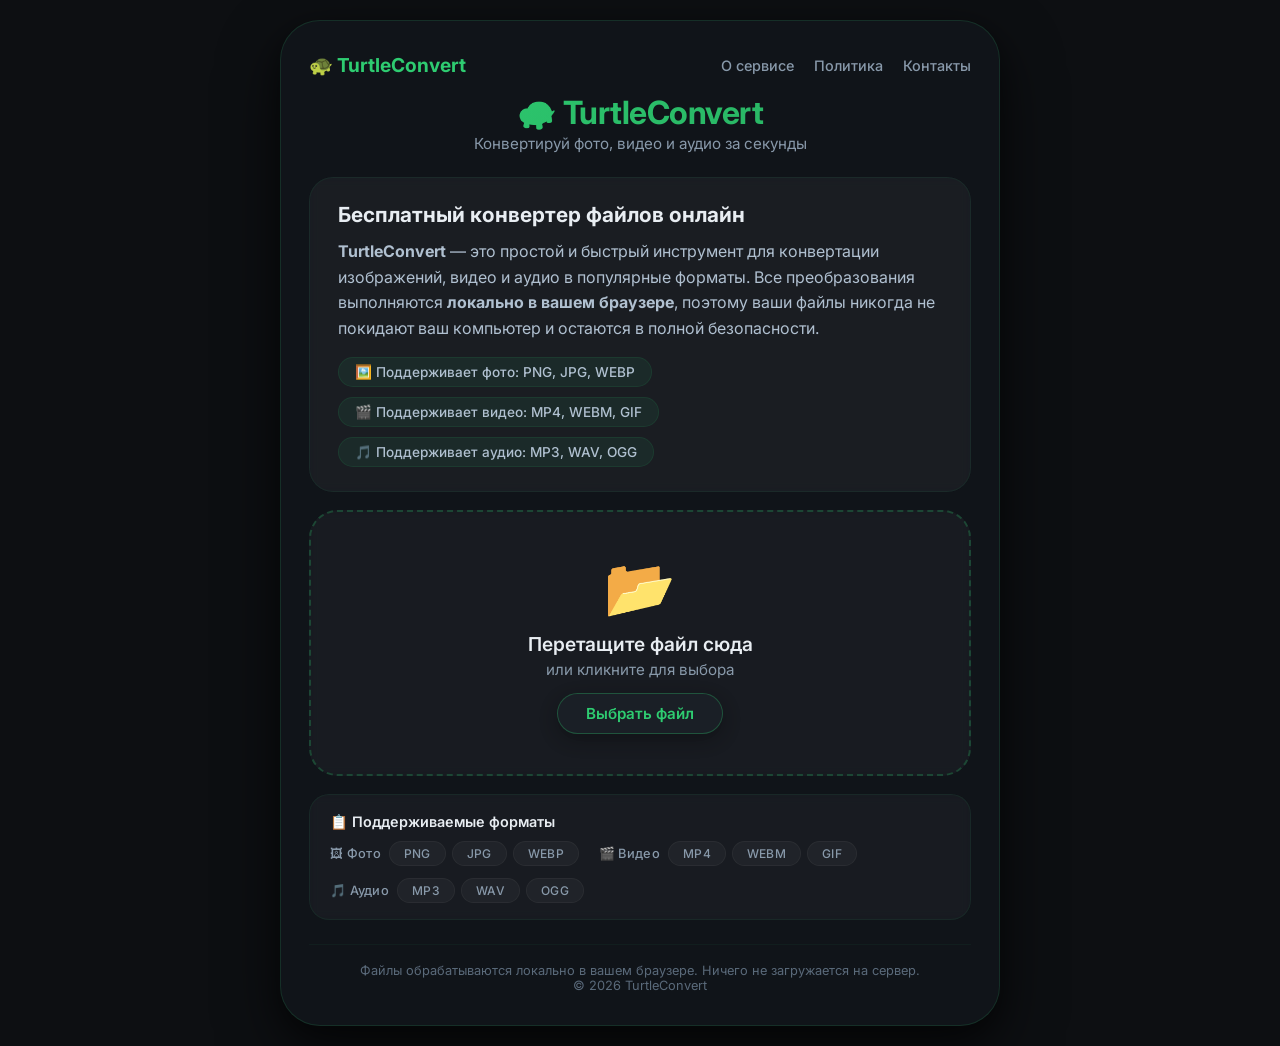
==== commit 6f6d75f1: "TURTTLE" ====
--- a/index.html
+++ b/index.html
@@ -36,8 +36,6 @@
                     <span class="feature">🖼️ Поддерживает фото: PNG, JPG, WEBP</span>
                     <span class="feature">🎬 Поддерживает видео: MP4, WEBM, GIF</span>
                     <span class="feature">🎵 Поддерживает аудио: MP3, WAV, OGG</span>
-                    <span class="feature">🔒 100% конфиденциальность</span>
-                    <span class="feature">⚡ Работает в один клик</span>
                 </div>
             </section>
 
@@ -108,7 +106,7 @@
                     <!-- Filename input -->
                     <div class="format-row" style="margin-top: 6px;">
                         <div class="format-group" style="width: 100%;">
-                            <label>📝 Имя выходного файла</label>
+                            <label>Имя выходного файла</label>
                             <div class="filename-input-wrapper">
                                 <input type="text" id="outputFileName" class="filename-input" placeholder="новое_имя" />
                                 <span class="filename-ext" id="outputFileExt">.png</span>
@@ -117,7 +115,7 @@
                     </div>
                 </div>
 
-                <button class="btn btn-convert" id="convertBtn">🔄 Конвертировать</button>
+                <button class="btn btn-convert" id="convertBtn">Конвертировать</button>
             </div>
 
             <!-- Result -->
@@ -138,7 +136,7 @@
 
         <footer>
             <p>Файлы обрабатываются локально в вашем браузере. Ничего не загружается на сервер.</p>
-            
+
             <p>&copy; 2026 TurtleConvert</p>
         </footer>
     </div>
